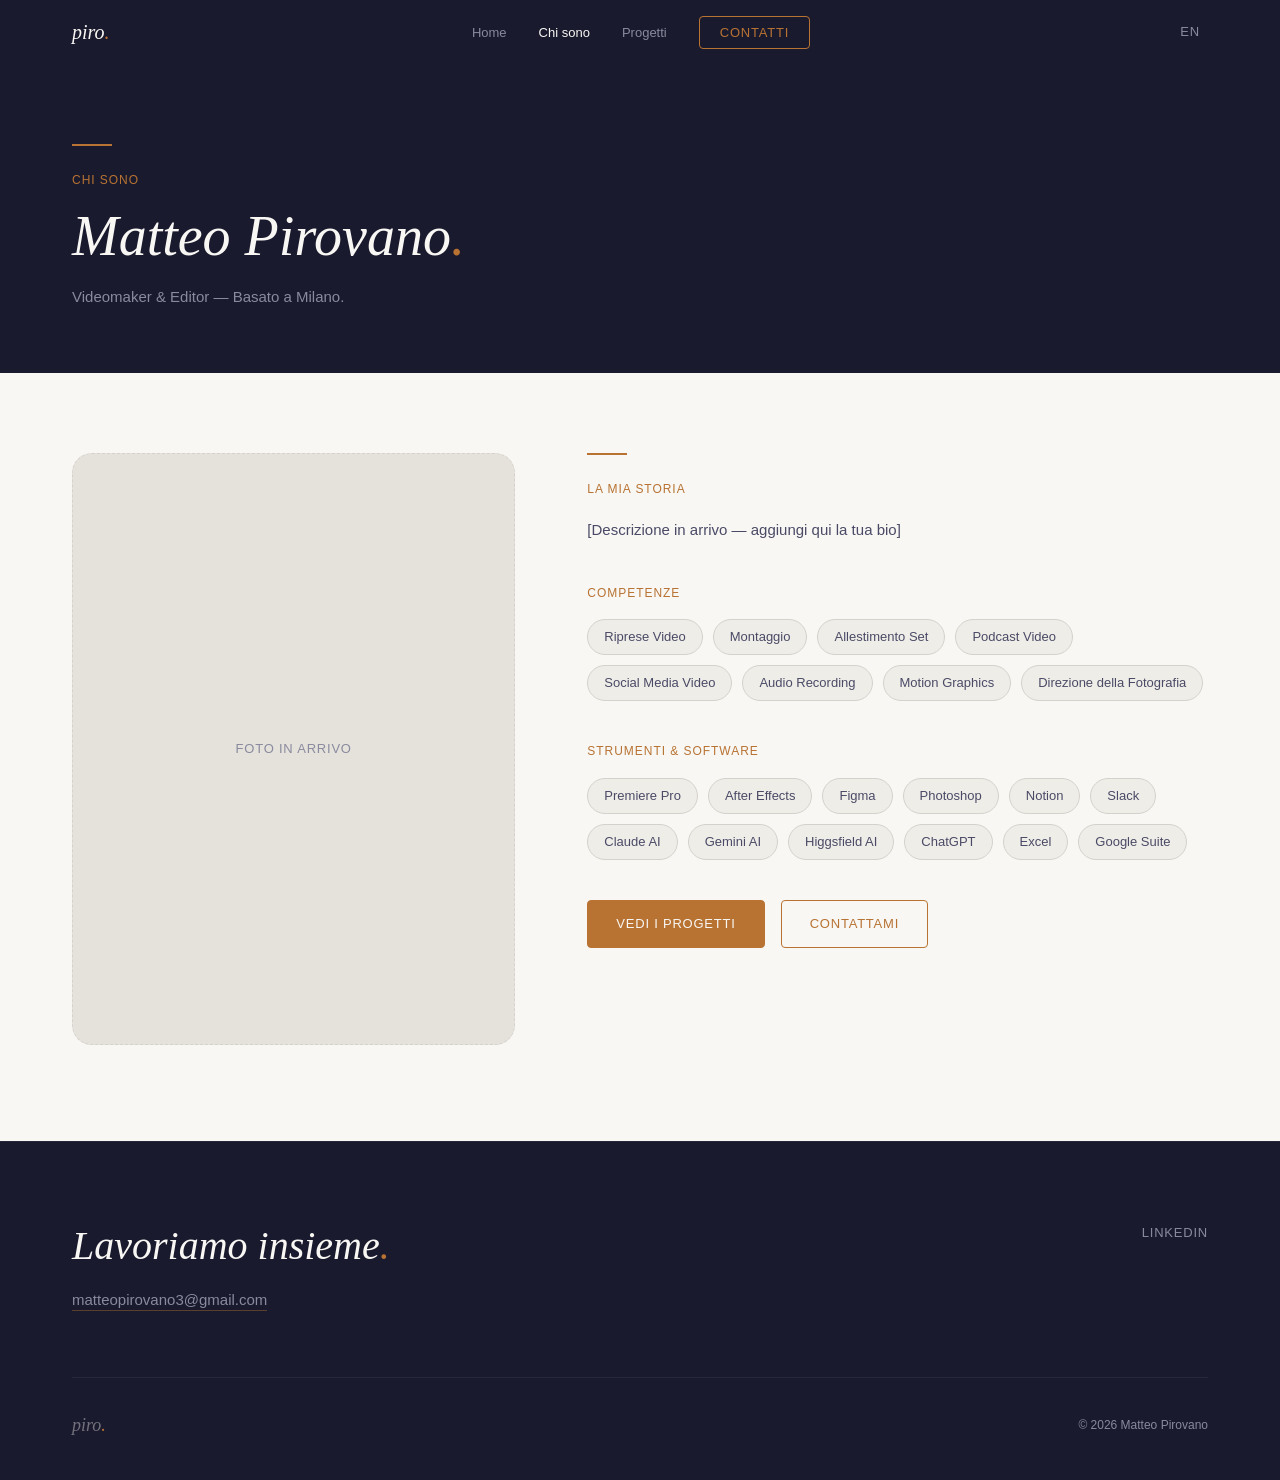
==== about.html @ 513296d0 "init repo" ====
<!DOCTYPE html>
<html lang="it">
<head>
  <meta charset="UTF-8">
  <meta name="viewport" content="width=device-width, initial-scale=1.0">
  <title>piro. — Chi sono</title>
  <meta name="description" content="Chi è Matteo Pirovano — video maker e editor basato a Milano.">
  <link rel="stylesheet" href="css/style.css">
</head>
<body>

  <!-- ── Navigation ── -->
  <nav class="nav" id="nav">
    <div class="nav__inner container">
      <a href="index.html" class="nav__logo">piro<span class="copper-dot">.</span></a>
      <ul class="nav__links" id="navLinks">
        <li><a href="index.html" class="nav__link"
          data-it="Home" data-en="Home">Home</a></li>
        <li><a href="about.html" class="nav__link"
          data-it="Chi sono" data-en="About">Chi sono</a></li>
        <li><a href="projects.html" class="nav__link"
          data-it="Progetti" data-en="Projects">Progetti</a></li>
        <li><a href="contacts.html" class="nav__link nav__cta"
          data-it="Contatti" data-en="Contact">Contatti</a></li>
      </ul>
      <div class="nav__right">
        <button class="lang-toggle" id="langToggle" aria-label="Cambia lingua">
          <span id="langLabel">EN</span>
        </button>
        <button class="nav__hamburger" id="hamburger" aria-label="Menu" aria-expanded="false">
          <span></span><span></span><span></span>
        </button>
      </div>
    </div>
  </nav>

  <!-- ── Page hero ── -->
  <section class="page-hero">
    <div class="container">
      <div class="section-divider"></div>
      <p class="overline"
        data-it="CHI SONO" data-en="ABOUT ME">CHI SONO</p>
      <h1 class="page-hero__title"
        data-it="Matteo Pirovano<span class=&quot;copper-dot&quot;>.</span>"
        data-en="Matteo Pirovano<span class=&quot;copper-dot&quot;>.">
        Matteo Pirovano<span class="copper-dot">.</span>
      </h1>
      <p class="page-hero__sub"
        data-it="Videomaker &amp; Editor — Basato a Milano."
        data-en="Videomaker &amp; Editor — Based in Milan.">
        Videomaker &amp; Editor — Basato a Milano.
      </p>
    </div>
  </section>

  <!-- ── About section ── -->
  <section class="about-section">
    <div class="container">

      <div class="about-grid">

        <!-- Photo -->
        <div class="about-photo fade-in">
          <div class="about-photo__placeholder">
            <!-- Sostituire con: <img src="img/foto-profilo.jpg" alt="Matteo Pirovano"> -->
            <span class="about-photo__label"
              data-it="Foto in arrivo" data-en="Photo coming soon">Foto in arrivo</span>
          </div>
        </div>

        <!-- Bio -->
        <div class="about-bio fade-in">
          <div class="section-divider"></div>
          <p class="overline"
            data-it="LA MIA STORIA" data-en="MY STORY">LA MIA STORIA</p>

          <div class="about-bio__text">
            <p data-it="[Descrizione in arrivo — aggiungi qui la tua bio]"
               data-en="[Description coming soon — add your bio here]">
              [Descrizione in arrivo — aggiungi qui la tua bio]
            </p>
          </div>

          <div class="about-skills fade-in">
            <p class="overline" style="margin-top: 40px;"
              data-it="COMPETENZE" data-en="SKILLS">COMPETENZE</p>
            <div class="skills-list">
              <span class="skill-tag" data-it="Riprese Video" data-en="Video Shooting">Riprese Video</span>
              <span class="skill-tag" data-it="Montaggio" data-en="Video Editing">Montaggio</span>
              <span class="skill-tag" data-it="Allestimento Set" data-en="Set Design">Allestimento Set</span>
              <span class="skill-tag" data-it="Podcast Video" data-en="Video Podcast">Podcast Video</span>
              <span class="skill-tag" data-it="Social Media Video" data-en="Social Media Video">Social Media Video</span>
              <span class="skill-tag" data-it="Audio Recording" data-en="Audio Recording">Audio Recording</span>
              <span class="skill-tag" data-it="Motion Graphics" data-en="Motion Graphics">Motion Graphics</span>
              <span class="skill-tag" data-it="Direzione della Fotografia" data-en="Cinematography">Direzione della Fotografia</span>
            </div>
          </div>

          <div class="about-skills fade-in">
            <p class="overline" style="margin-top: 40px;"
              data-it="STRUMENTI &amp; SOFTWARE" data-en="TOOLS &amp; SOFTWARE">STRUMENTI &amp; SOFTWARE</p>
            <div class="skills-list">
              <span class="skill-tag">Premiere Pro</span>
              <span class="skill-tag">After Effects</span>
              <span class="skill-tag">Figma</span>
              <span class="skill-tag">Photoshop</span>
              <span class="skill-tag">Notion</span>
              <span class="skill-tag">Slack</span>
              <span class="skill-tag">Claude AI</span>
              <span class="skill-tag">Gemini AI</span>
              <span class="skill-tag">Higgsfield AI</span>
              <span class="skill-tag">ChatGPT</span>
              <span class="skill-tag">Excel</span>
              <span class="skill-tag">Google Suite</span>
            </div>
          </div>

          <div class="about-cta fade-in">
            <a href="projects.html" class="btn btn--primary"
              data-it="Vedi i Progetti" data-en="View Projects">Vedi i Progetti</a>
            <a href="contacts.html" class="btn btn--secondary"
              data-it="Contattami" data-en="Get in touch">Contattami</a>
          </div>
        </div>

      </div>
    </div>
  </section>

  <!-- ── Footer ── -->
  <footer class="footer">
    <div class="container">
      <div class="footer__top">
        <div class="footer__left">
          <h2 class="footer__cta"
            data-it="Lavoriamo insieme<span class=&quot;copper-dot&quot;>.</span>"
            data-en="Let's work together<span class=&quot;copper-dot&quot;>.</span>">
            Lavoriamo insieme<span class="copper-dot">.</span>
          </h2>
          <a href="mailto:matteopirovano3@gmail.com" class="footer__email">matteopirovano3@gmail.com</a>
        </div>
        <div class="footer__right">
          <nav class="footer__socials" aria-label="Social links">
            <a href="https://www.linkedin.com/in/matteo-pirovano-8906a6246/" class="footer__social-link" target="_blank" rel="noopener">LinkedIn</a>
          </nav>
        </div>
      </div>
      <div class="footer__bottom">
        <a href="index.html" class="footer__logo">piro<span class="copper-dot">.</span></a>
        <p class="footer__copy"
          data-it="© 2026 Matteo Pirovano" data-en="© 2026 Matteo Pirovano">© 2026 Matteo Pirovano</p>
      </div>
    </div>
  </footer>

  <script src="js/data.js"></script>
  <script src="js/i18n.js"></script>
  <script src="js/main.js"></script>
</body>
</html>
---- css/style.css ----
/* ── Reset & base ───────────────────────────────────────────────── */
*, *::before, *::after { box-sizing: border-box; margin: 0; padding: 0; }

:root {
  --ink:        #1A1A2E;
  --ink-700:    #2A2A42;
  --ink-500:    #4A4A66;
  --ink-300:    #8A8A9E;
  --snow:       #F8F7F4;
  --snow-200:   #EFEDE8;
  --snow-300:   #E5E2DC;
  --snow-400:   #D5D2CC;
  --copper:     #B87333;
  --copper-300: #D4A06A;
  --copper-600: #9A5F2A;

  --serif: Georgia, 'Times New Roman', serif;
  --sans:  'Helvetica Neue', Helvetica, Arial, sans-serif;

  --nav-h:    64px;
  --max-w:    1200px;
  --radius-c: 12px;
  --radius-b: 4px;
  --trans:    all 0.2s ease;
  --trans-s:  all 0.3s ease;
}

html { font-size: 16px; scroll-behavior: smooth; }

body {
  font-family: var(--sans);
  background: var(--ink);
  color: var(--snow);
  line-height: 1.7;
  -webkit-font-smoothing: antialiased;
}

a { color: inherit; text-decoration: none; }
img { display: block; max-width: 100%; }
ul { list-style: none; }
button { cursor: pointer; border: none; background: none; font: inherit; }

/* ── Layout ─────────────────────────────────────────────────────── */
.container {
  width: 100%;
  max-width: var(--max-w);
  margin: 0 auto;
  padding: 0 32px;
}

@media (max-width: 600px) {
  .container { padding: 0 20px; }
}

/* ── Typography ─────────────────────────────────────────────────── */
.overline {
  font-family: var(--sans);
  font-size: 12px;
  font-weight: 400;
  text-transform: uppercase;
  letter-spacing: 0.08em;
  color: var(--copper);
  display: block;
  margin-bottom: 16px;
}

h1, h2, h3 { font-family: var(--serif); font-style: italic; font-weight: normal; }

.copper-dot { color: var(--copper); }

/* ── Section divider ────────────────────────────────────────────── */
.section-divider {
  display: flex;
  align-items: center;
  gap: 0;
  margin-bottom: 24px;
}
.section-divider::before {
  content: '';
  display: block;
  width: 40px;
  height: 2px;
  background: var(--copper);
  margin-right: 0;
}

/* ── Navigation ─────────────────────────────────────────────────── */
.nav {
  position: fixed;
  top: 0; left: 0; right: 0;
  z-index: 100;
  height: var(--nav-h);
  background: var(--ink);
  transition: var(--trans);
}

.nav--scrolled {
  background: rgba(26, 26, 46, 0.88);
  backdrop-filter: blur(12px);
  -webkit-backdrop-filter: blur(12px);
  border-bottom: 1px solid rgba(248,247,244,0.06);
}

.nav__inner {
  height: 100%;
  display: flex;
  align-items: center;
  justify-content: space-between;
}

.nav__logo {
  font-family: var(--serif);
  font-style: italic;
  font-size: 20px;
  color: var(--snow);
  flex-shrink: 0;
}

.nav__links {
  display: flex;
  align-items: center;
  gap: 32px;
}

.nav__link {
  font-family: var(--sans);
  font-size: 13px;
  font-weight: 300;
  color: var(--ink-300);
  transition: var(--trans);
  white-space: nowrap;
}
.nav__link:hover,
.nav__link--active { color: var(--snow); font-weight: 400; }

.nav__cta {
  padding: 8px 20px;
  border: 1px solid var(--copper);
  border-radius: var(--radius-b);
  color: var(--copper) !important;
  font-weight: 400 !important;
  font-size: 13px;
  text-transform: uppercase;
  letter-spacing: 0.06em;
  transition: var(--trans);
}
.nav__cta:hover { background: var(--copper); color: var(--snow) !important; }

.nav__right {
  display: flex;
  align-items: center;
  gap: 16px;
}

.lang-toggle {
  font-family: var(--sans);
  font-size: 13px;
  font-weight: 400;
  color: var(--ink-300);
  text-transform: uppercase;
  letter-spacing: 0.06em;
  padding: 4px 8px;
  border-radius: var(--radius-b);
  transition: var(--trans);
}
.lang-toggle:hover { color: var(--snow); }

/* Hamburger */
.nav__hamburger {
  display: none;
  flex-direction: column;
  justify-content: space-between;
  width: 24px;
  height: 16px;
  padding: 0;
}
.nav__hamburger span {
  display: block;
  width: 100%;
  height: 1.5px;
  background: var(--snow);
  transition: var(--trans);
  transform-origin: center;
}
.nav__hamburger--open span:nth-child(1) { transform: translateY(7px) rotate(45deg); }
.nav__hamburger--open span:nth-child(2) { opacity: 0; }
.nav__hamburger--open span:nth-child(3) { transform: translateY(-7px) rotate(-45deg); }

@media (max-width: 768px) {
  .nav__hamburger { display: flex; }
  .nav__links {
    position: fixed;
    top: var(--nav-h); right: 0;
    width: 260px;
    height: calc(100vh - var(--nav-h));
    background: var(--ink-700);
    flex-direction: column;
    align-items: flex-start;
    padding: 40px 32px;
    gap: 28px;
    transform: translateX(100%);
    transition: transform 0.3s ease;
    border-left: 1px solid rgba(248,247,244,0.08);
  }
  .nav__links--open { transform: translateX(0); }
  .nav__link { font-size: 16px; }
}

/* ── Hero ───────────────────────────────────────────────────────── */
.hero {
  padding: calc(var(--nav-h) + 80px) 0 80px;
  background: var(--ink);
  min-height: 100vh;
  display: flex;
  align-items: center;
}

.hero__title {
  font-size: clamp(40px, 6vw, 72px);
  line-height: 1.08;
  color: var(--snow);
  margin-bottom: 24px;
  max-width: 780px;
}

.hero__sub {
  font-family: var(--sans);
  font-size: 16px;
  line-height: 1.7;
  color: var(--ink-300);
  max-width: 480px;
  margin-bottom: 40px;
}

.hero__cta {
  display: flex;
  gap: 16px;
  flex-wrap: wrap;
}

/* ── Buttons ────────────────────────────────────────────────────── */
.btn {
  display: inline-block;
  padding: 12px 28px;
  font-family: var(--sans);
  font-size: 13px;
  font-weight: 400;
  text-transform: uppercase;
  letter-spacing: 0.06em;
  border-radius: var(--radius-b);
  transition: var(--trans);
  border: 1px solid transparent;
  white-space: nowrap;
}

/* Primary on dark bg */
.btn--primary {
  background: var(--copper);
  color: var(--snow);
  border-color: var(--copper);
}
.btn--primary:hover { opacity: 0.85; transform: translateY(-1px); }
.btn--primary:active { opacity: 1; transform: scale(0.98); }

/* Secondary on dark bg */
.btn--secondary {
  background: transparent;
  color: var(--copper);
  border-color: var(--copper);
}
.btn--secondary:hover { opacity: 0.85; transform: translateY(-1px); }

/* Secondary on light bg */
.btn--secondary--dark {
  display: inline-block;
  padding: 12px 28px;
  font-family: var(--sans);
  font-size: 13px;
  font-weight: 400;
  text-transform: uppercase;
  letter-spacing: 0.06em;
  border-radius: var(--radius-b);
  transition: var(--trans);
  background: transparent;
  color: var(--ink);
  border: 1px solid var(--ink);
}
.btn--secondary--dark:hover { background: var(--ink); color: var(--snow); transform: translateY(-1px); }

/* Primary on light bg */
.btn--primary--dark {
  display: inline-block;
  padding: 12px 28px;
  font-family: var(--sans);
  font-size: 13px;
  font-weight: 400;
  text-transform: uppercase;
  letter-spacing: 0.06em;
  border-radius: var(--radius-b);
  transition: var(--trans);
  background: var(--ink);
  color: var(--snow);
  border: 1px solid var(--ink);
}
.btn--primary--dark:hover { opacity: 0.85; transform: translateY(-1px); }

/* ── Reel section ───────────────────────────────────────────────── */
.reel {
  background: var(--ink);
  padding: 0 0 96px;
}

.reel__wrapper { max-width: 900px; margin: 0 auto; }

.video-placeholder {
  position: relative;
  width: 100%;
  aspect-ratio: 16/9;
  background: var(--ink-700);
  border-radius: var(--radius-c);
  overflow: hidden;
  border: 1px solid rgba(184, 115, 51, 0.2);
}

.video-placeholder::before {
  content: '';
  position: absolute;
  inset: 0;
  background: radial-gradient(ellipse at center, rgba(184,115,51,0.07) 0%, transparent 70%);
}

.video-placeholder__overlay {
  position: absolute;
  inset: 0;
  display: flex;
  flex-direction: column;
  align-items: center;
  justify-content: center;
  gap: 20px;
}

.play-btn {
  width: 72px;
  height: 72px;
  border-radius: 50%;
  background: rgba(184,115,51,0.15);
  border: 2px solid var(--copper);
  display: flex;
  align-items: center;
  justify-content: center;
  color: var(--copper);
  font-size: 24px;
  transition: var(--trans);
  padding-left: 4px;
}
.play-btn:hover { background: var(--copper); color: var(--snow); transform: scale(1.08); }

.play-btn svg { width: 24px; height: 24px; }

.video-placeholder__label {
  font-family: var(--sans);
  font-size: 12px;
  text-transform: uppercase;
  letter-spacing: 0.12em;
  color: var(--ink-300);
}

/* ── Featured / Section light ───────────────────────────────────── */
.section--light {
  background: var(--snow);
  color: var(--ink);
  padding: 96px 0;
}

.section--dark {
  background: var(--ink);
  padding: 96px 0;
}

.section-header { margin-bottom: 56px; }

.section-header .section-divider::before { background: var(--copper); }

.section-title {
  font-size: clamp(28px, 4vw, 40px);
  line-height: 1.15;
  color: var(--ink);
  margin-top: 8px;
}

.section-title--light { color: var(--snow); }

.section-footer {
  margin-top: 56px;
  text-align: center;
}

/* ── Cards grid ─────────────────────────────────────────────────── */
.cards-grid {
  display: grid;
  grid-template-columns: repeat(auto-fill, minmax(280px, 1fr));
  gap: 28px;
}

/* ── Card ───────────────────────────────────────────────────────── */
.card {
  border-radius: var(--radius-c);
  overflow: hidden;
  background: var(--snow-200);
  border: 1px solid var(--snow-300);
  transition: var(--trans-s);
}

.section--dark .card,
.projects-section .card {
  background: var(--ink-700);
  border-color: rgba(248,247,244,0.08);
}

.card:hover {
  transform: translateY(-4px);
  box-shadow: 0 12px 40px rgba(0, 0, 0, 0.18);
}

.card__link { display: block; height: 100%; }

.card__image {
  width: 100%;
  aspect-ratio: 16/9;
  overflow: hidden;
  background: var(--ink-700);
}

.card__image img {
  width: 100%;
  height: 100%;
  object-fit: contain;
  display: block;
  transition: transform 0.4s ease;
}

.card:hover .card__image img { transform: scale(1.03); }

.card__image-inner {
  width: 100%;
  height: 100%;
  background: var(--ink-500);
  display: flex;
  align-items: center;
  justify-content: center;
  position: relative;
}

.card__play {
  font-size: 28px;
  color: rgba(184,115,51,0.6);
  transition: var(--trans);
}
.card:hover .card__play { color: var(--copper); transform: scale(1.15); }

.card__play--lg { font-size: 48px; }

.card__content { padding: 20px; }

.card__category {
  margin-bottom: 8px;
  font-size: 11px;
  color: var(--copper);
}

.card__title {
  font-family: var(--serif);
  font-style: italic;
  font-size: 20px;
  line-height: 1.25;
  color: var(--ink);
  margin-bottom: 10px;
}

/* Dark bg cards (projects page + dark sections) */
.section--dark .card__title,
.projects-section .card__title { color: var(--snow); }

.card__desc {
  font-family: var(--sans);
  font-size: 13px;
  line-height: 1.6;
  color: var(--ink-300);
  margin-bottom: 16px;
}

.section--dark .card__desc { color: rgba(248,247,244,0.55); }

.card__cta-text {
  font-family: var(--sans);
  font-size: 12px;
  text-transform: uppercase;
  letter-spacing: 0.06em;
  color: var(--copper);
}

/* ── Page hero (for inner pages) ────────────────────────────────── */
.page-hero {
  padding: calc(var(--nav-h) + 80px) 0 64px;
  background: var(--ink);
}

.page-hero__title {
  font-size: clamp(32px, 5vw, 56px);
  line-height: 1.1;
  color: var(--snow);
  max-width: 600px;
}

.page-hero__sub {
  font-family: var(--sans);
  font-size: 15px;
  color: var(--ink-300);
  margin-top: 16px;
  max-width: 480px;
}

/* ── Projects page ──────────────────────────────────────────────── */
.projects-section {
  background: var(--ink);
  padding: 64px 0 96px;
}

.filter-bar {
  display: flex;
  flex-wrap: wrap;
  gap: 10px;
  margin-bottom: 48px;
}

.filter-pill {
  font-family: var(--sans);
  font-size: 13px;
  padding: 6px 18px;
  border-radius: 999px;
  border: 1px solid rgba(248,247,244,0.2);
  color: var(--ink-300);
  cursor: pointer;
  transition: var(--trans);
  background: transparent;
}
.filter-pill:hover { border-color: var(--copper); color: var(--copper); }
.filter-pill.active {
  background: var(--copper);
  border-color: var(--copper);
  color: var(--snow);
}

.no-results {
  font-family: var(--sans);
  font-size: 15px;
  color: var(--ink-300);
  grid-column: 1/-1;
  padding: 40px 0;
}

/* ── Project detail ─────────────────────────────────────────────── */
.detail__hero {
  background: var(--ink);
  padding-top: var(--nav-h);
}

.detail__video-wrap {
  max-width: 960px;
  margin: 0 auto;
  padding: 40px 32px 0;
}

.detail__video-placeholder {
  width: 100%;
  aspect-ratio: 16/9;
  background: var(--ink-700);
  border-radius: 24px;
  border: 1px solid rgba(184,115,51,0.2);
  display: flex;
  flex-direction: column;
  align-items: center;
  justify-content: center;
  gap: 16px;
  position: relative;
  overflow: hidden;
}
.detail__video-placeholder::before {
  content: '';
  position: absolute;
  inset: 0;
  background: radial-gradient(ellipse at center, rgba(184,115,51,0.07) 0%, transparent 70%);
}

/* YouTube embed */
.detail__embed-wrap {
  width: 100%;
  aspect-ratio: 16/9;
  border-radius: 24px;
  overflow: hidden;
  position: relative;
  background: #000;
}
.detail__embed-wrap iframe {
  position: absolute;
  top: 0; left: 0;
  width: 100%; height: 100%;
  border: 0;
  display: block;
}

/* ── Dual social banners (vertical format) ───────────────────── */
.detail__dual-banner {
  display: grid;
  grid-template-columns: 1fr 1fr;
  gap: 16px;
  width: 100%;
  max-width: 600px;
  margin: 0 auto;
}

.detail__banner {
  display: block;
  aspect-ratio: 9/16;
  border-radius: 24px;
  overflow: hidden;
  position: relative;
  transition: var(--trans);
  text-decoration: none;
}
.detail__banner:hover { transform: translateY(-4px); box-shadow: 0 16px 40px rgba(0,0,0,0.35); }

/* LinkedIn — brand blue */
.detail__banner--li {
  background: linear-gradient(160deg, #0A66C2 0%, #004182 100%);
}

/* Instagram — brand gradient */
.detail__banner--ig {
  background: linear-gradient(160deg, #405DE6 0%, #833AB4 35%, #C13584 60%, #F77737 100%);
}

.detail__banner-inner {
  position: absolute;
  inset: 0;
  display: flex;
  flex-direction: column;
  align-items: center;
  justify-content: center;
  gap: 12px;
  padding: 24px;
  background: rgba(0,0,0,0.18);
}

.detail__banner-icon {
  width: 48px;
  height: 48px;
  flex-shrink: 0;
}

.detail__banner-platform {
  font-family: var(--sans);
  font-size: 11px;
  text-transform: uppercase;
  letter-spacing: 0.1em;
  color: rgba(255,255,255,0.6);
}

.detail__banner-handle {
  font-family: var(--sans);
  font-size: 18px;
  font-weight: 300;
  color: #fff;
  text-align: center;
}

.detail__banner-cta {
  font-family: var(--sans);
  font-size: 12px;
  text-transform: uppercase;
  letter-spacing: 0.08em;
  color: rgba(255,255,255,0.75);
  border: 1px solid rgba(255,255,255,0.35);
  padding: 7px 16px;
  border-radius: 999px;
  transition: var(--trans);
}
.detail__banner:hover .detail__banner-cta {
  background: rgba(255,255,255,0.15);
  color: #fff;
}

@media (max-width: 480px) {
  .detail__dual-banner { max-width: 100%; gap: 12px; }
}

/* Instagram preview */
.detail__ig-preview {
  display: block;
  width: 100%;
  aspect-ratio: 16/9;
  border-radius: 24px;
  overflow: hidden;
  background: linear-gradient(135deg, #405DE6 0%, #833AB4 30%, #C13584 55%, #E1306C 75%, #F77737 100%);
  position: relative;
  transition: var(--trans);
}
.detail__ig-preview:hover { opacity: 0.92; transform: scale(1.005); }

.detail__ig-inner {
  position: absolute;
  inset: 0;
  display: flex;
  flex-direction: column;
  align-items: center;
  justify-content: center;
  gap: 16px;
  background: rgba(0,0,0,0.22);
}

.detail__ig-icon {
  width: 56px;
  height: 56px;
}

.detail__ig-handle {
  font-family: var(--sans);
  font-size: 20px;
  font-weight: 300;
  color: #fff;
  letter-spacing: 0.02em;
}

.detail__ig-cta {
  font-family: var(--sans);
  font-size: 13px;
  text-transform: uppercase;
  letter-spacing: 0.08em;
  color: rgba(255,255,255,0.75);
  border: 1px solid rgba(255,255,255,0.4);
  padding: 8px 20px;
  border-radius: 999px;
  transition: var(--trans);
}
.detail__ig-preview:hover .detail__ig-cta {
  background: rgba(255,255,255,0.15);
  color: #fff;
}

.detail__video-label {
  font-family: var(--sans);
  font-size: 12px;
  text-transform: uppercase;
  letter-spacing: 0.12em;
  color: var(--ink-300);
  position: relative;
}

.detail__body {
  background: var(--snow);
  color: var(--ink);
  padding-top: 64px;
  padding-bottom: 96px;
  border-radius: 24px;
  margin: 24px 32px 48px;
}

@media (max-width: 600px) {
  .detail__body { margin: 16px 12px 32px; border-radius: 16px; }
}

.detail__back {
  display: inline-block;
  font-family: var(--sans);
  font-size: 13px;
  text-transform: uppercase;
  letter-spacing: 0.06em;
  color: var(--copper);
  margin-bottom: 40px;
  transition: var(--trans);
}
.detail__back:hover { opacity: 0.7; }

.detail__meta { margin-bottom: 48px; }

.detail__cat { color: var(--copper); }

.detail__title {
  font-size: clamp(32px, 5vw, 52px);
  line-height: 1.1;
  color: var(--ink);
  margin-bottom: 12px;
}

.detail__client-name {
  font-family: var(--sans);
  font-size: 14px;
  color: var(--ink-300);
}

.detail__grid {
  display: grid;
  grid-template-columns: 1fr 1fr;
  gap: 48px 56px;
}

@media (max-width: 768px) { .detail__grid { grid-template-columns: 1fr; } }

.detail__section {}

.detail__section--full { grid-column: 1/-1; }

.detail__section-title {
  font-family: var(--serif);
  font-style: italic;
  font-size: 22px;
  color: var(--ink);
  margin-bottom: 16px;
}

.detail__text {
  font-family: var(--sans);
  font-size: 15px;
  line-height: 1.7;
  color: var(--ink-500);
}

.detail__text--featured {
  font-size: 16px;
  color: var(--ink);
  border-left: 2px solid var(--copper);
  padding-left: 24px;
}

.detail-error {
  font-family: var(--sans);
  font-size: 16px;
  color: var(--ink-300);
  padding: 80px 0;
}

/* ── Contacts page ──────────────────────────────────────────────── */
.contacts-section {
  background: var(--snow);
  padding: 80px 0 96px;
}

.contacts-grid {
  display: grid;
  grid-template-columns: 1fr 1fr;
  gap: 64px;
  margin-top: 64px;
}

@media (max-width: 768px) { .contacts-grid { grid-template-columns: 1fr; gap: 48px; } }

.contacts-block__label {
  font-family: var(--sans);
  font-size: 12px;
  text-transform: uppercase;
  letter-spacing: 0.08em;
  color: var(--copper);
  margin-bottom: 16px;
}

.contacts-block__title {
  font-family: var(--serif);
  font-style: italic;
  font-size: 22px;
  color: var(--ink);
  margin-bottom: 24px;
}

.contacts-block__email {
  font-family: var(--sans);
  font-size: 20px;
  font-weight: 300;
  color: var(--ink);
  display: inline-block;
  border-bottom: 1px solid var(--copper);
  padding-bottom: 4px;
  transition: var(--trans);
}
.contacts-block__email:hover { color: var(--copper); }

.social-list {
  display: flex;
  flex-direction: column;
  gap: 16px;
}

.social-item {
  display: flex;
  align-items: center;
  gap: 16px;
  padding: 16px 20px;
  border: 1px solid var(--snow-300);
  border-radius: var(--radius-b);
  transition: var(--trans);
}
.social-item:hover { border-color: var(--copper); transform: translateX(4px); }

.social-item__name {
  font-family: var(--sans);
  font-size: 15px;
  color: var(--ink);
  font-weight: 400;
}

.social-item__handle {
  font-family: var(--sans);
  font-size: 13px;
  color: var(--ink-300);
  margin-left: auto;
}

.social-item__icon {
  width: 36px;
  height: 36px;
  background: var(--snow-300);
  border-radius: 8px;
  display: flex;
  align-items: center;
  justify-content: center;
  font-size: 16px;
  flex-shrink: 0;
}

.cv-block {
  margin-top: 40px;
  padding: 32px;
  background: var(--snow-200);
  border-radius: var(--radius-c);
  border: 1px solid var(--snow-300);
  display: flex;
  align-items: center;
  justify-content: space-between;
  gap: 24px;
  flex-wrap: wrap;
}

.cv-block__text { }

.cv-block__title {
  font-family: var(--serif);
  font-style: italic;
  font-size: 20px;
  color: var(--ink);
  margin-bottom: 6px;
}

.cv-block__sub {
  font-family: var(--sans);
  font-size: 13px;
  color: var(--ink-300);
}

/* ── About page ─────────────────────────────────────────────────── */
.about-section {
  background: var(--snow);
  padding: 80px 0 96px;
}

.about-grid {
  display: grid;
  grid-template-columns: 1fr 1.4fr;
  gap: 72px;
  align-items: start;
}

@media (max-width: 900px) {
  .about-grid { grid-template-columns: 1fr; gap: 48px; }
}

/* Photo */
.about-photo__placeholder {
  width: 100%;
  aspect-ratio: 3/4;
  background: var(--snow-300);
  border-radius: 20px;
  display: flex;
  align-items: center;
  justify-content: center;
  border: 1px dashed var(--snow-400);
}

.about-photo__placeholder img {
  width: 100%;
  height: 100%;
  object-fit: cover;
  border-radius: 20px;
  display: block;
}

.about-photo__label {
  font-family: var(--sans);
  font-size: 13px;
  color: var(--ink-300);
  text-transform: uppercase;
  letter-spacing: 0.06em;
}

/* Bio */
.about-bio .section-divider::before { background: var(--copper); }

.about-bio__text {
  margin-top: 8px;
  margin-bottom: 8px;
}

.about-bio__text p {
  font-family: var(--sans);
  font-size: 15px;
  line-height: 1.8;
  color: var(--ink-500);
  margin-bottom: 20px;
}

.about-bio__text p:last-child { margin-bottom: 0; }

/* Skills */
.skills-list {
  display: flex;
  flex-wrap: wrap;
  gap: 10px;
  margin-bottom: 40px;
}

.skill-tag {
  font-family: var(--sans);
  font-size: 13px;
  padding: 6px 16px;
  border-radius: 999px;
  border: 1px solid var(--snow-400);
  color: var(--ink-500);
  background: var(--snow-200);
}

/* CTA row */
.about-cta {
  display: flex;
  gap: 16px;
  flex-wrap: wrap;
  margin-top: 40px;
}

/* ── Footer ─────────────────────────────────────────────────────── */
.footer {
  background: var(--ink);
  padding: 80px 0 40px;
  border-top: 1px solid rgba(248,247,244,0.06);
}

.footer__top {
  display: flex;
  justify-content: space-between;
  align-items: flex-start;
  gap: 48px;
  margin-bottom: 64px;
  flex-wrap: wrap;
}

.footer__cta {
  font-family: var(--serif);
  font-style: italic;
  font-size: clamp(28px, 3.5vw, 40px);
  color: var(--snow);
  margin-bottom: 16px;
  line-height: 1.2;
}

.footer__email {
  font-family: var(--sans);
  font-size: 15px;
  color: var(--ink-300);
  border-bottom: 1px solid rgba(184,115,51,0.4);
  padding-bottom: 2px;
  transition: var(--trans);
}
.footer__email:hover { color: var(--copper); }

.footer__socials {
  display: flex;
  flex-direction: column;
  gap: 12px;
  align-items: flex-end;
}

@media (max-width: 600px) {
  .footer__socials { align-items: flex-start; }
}

.footer__social-link {
  font-family: var(--sans);
  font-size: 13px;
  font-weight: 300;
  color: var(--ink-300);
  transition: var(--trans);
  text-transform: uppercase;
  letter-spacing: 0.06em;
}
.footer__social-link:hover { color: var(--snow); }

.footer__bottom {
  display: flex;
  justify-content: space-between;
  align-items: center;
  border-top: 1px solid rgba(248,247,244,0.06);
  padding-top: 32px;
}

.footer__logo {
  font-family: var(--serif);
  font-style: italic;
  font-size: 18px;
  color: rgba(248,247,244,0.4);
}

.footer__copy {
  font-family: var(--sans);
  font-size: 12px;
  color: var(--ink-300);
}

/* ── Animations ─────────────────────────────────────────────────── */
.fade-in {
  opacity: 0;
  transform: translateY(20px);
  transition: opacity 0.6s ease, transform 0.6s ease;
}
.fade-in.visible {
  opacity: 1;
  transform: translateY(0);
}
/* Stagger for grid children */
.cards-grid .fade-in:nth-child(2) { transition-delay: 0.1s; }
.cards-grid .fade-in:nth-child(3) { transition-delay: 0.2s; }
.cards-grid .fade-in:nth-child(4) { transition-delay: 0.3s; }
.cards-grid .fade-in:nth-child(5) { transition-delay: 0.1s; }
.cards-grid .fade-in:nth-child(6) { transition-delay: 0.2s; }

/* ── Responsive tweaks ──────────────────────────────────────────── */
@media (max-width: 768px) {
  .hero { min-height: auto; padding: calc(var(--nav-h) + 60px) 0 60px; }
  .hero__cta { flex-direction: column; align-items: flex-start; }
  .footer__top { flex-direction: column; }
  .footer__socials { align-items: flex-start; flex-direction: row; gap: 24px; }
  .cards-grid { grid-template-columns: 1fr; }
}

@media (max-width: 480px) {
  .detail__video-wrap { padding: 24px 20px 0; }
}
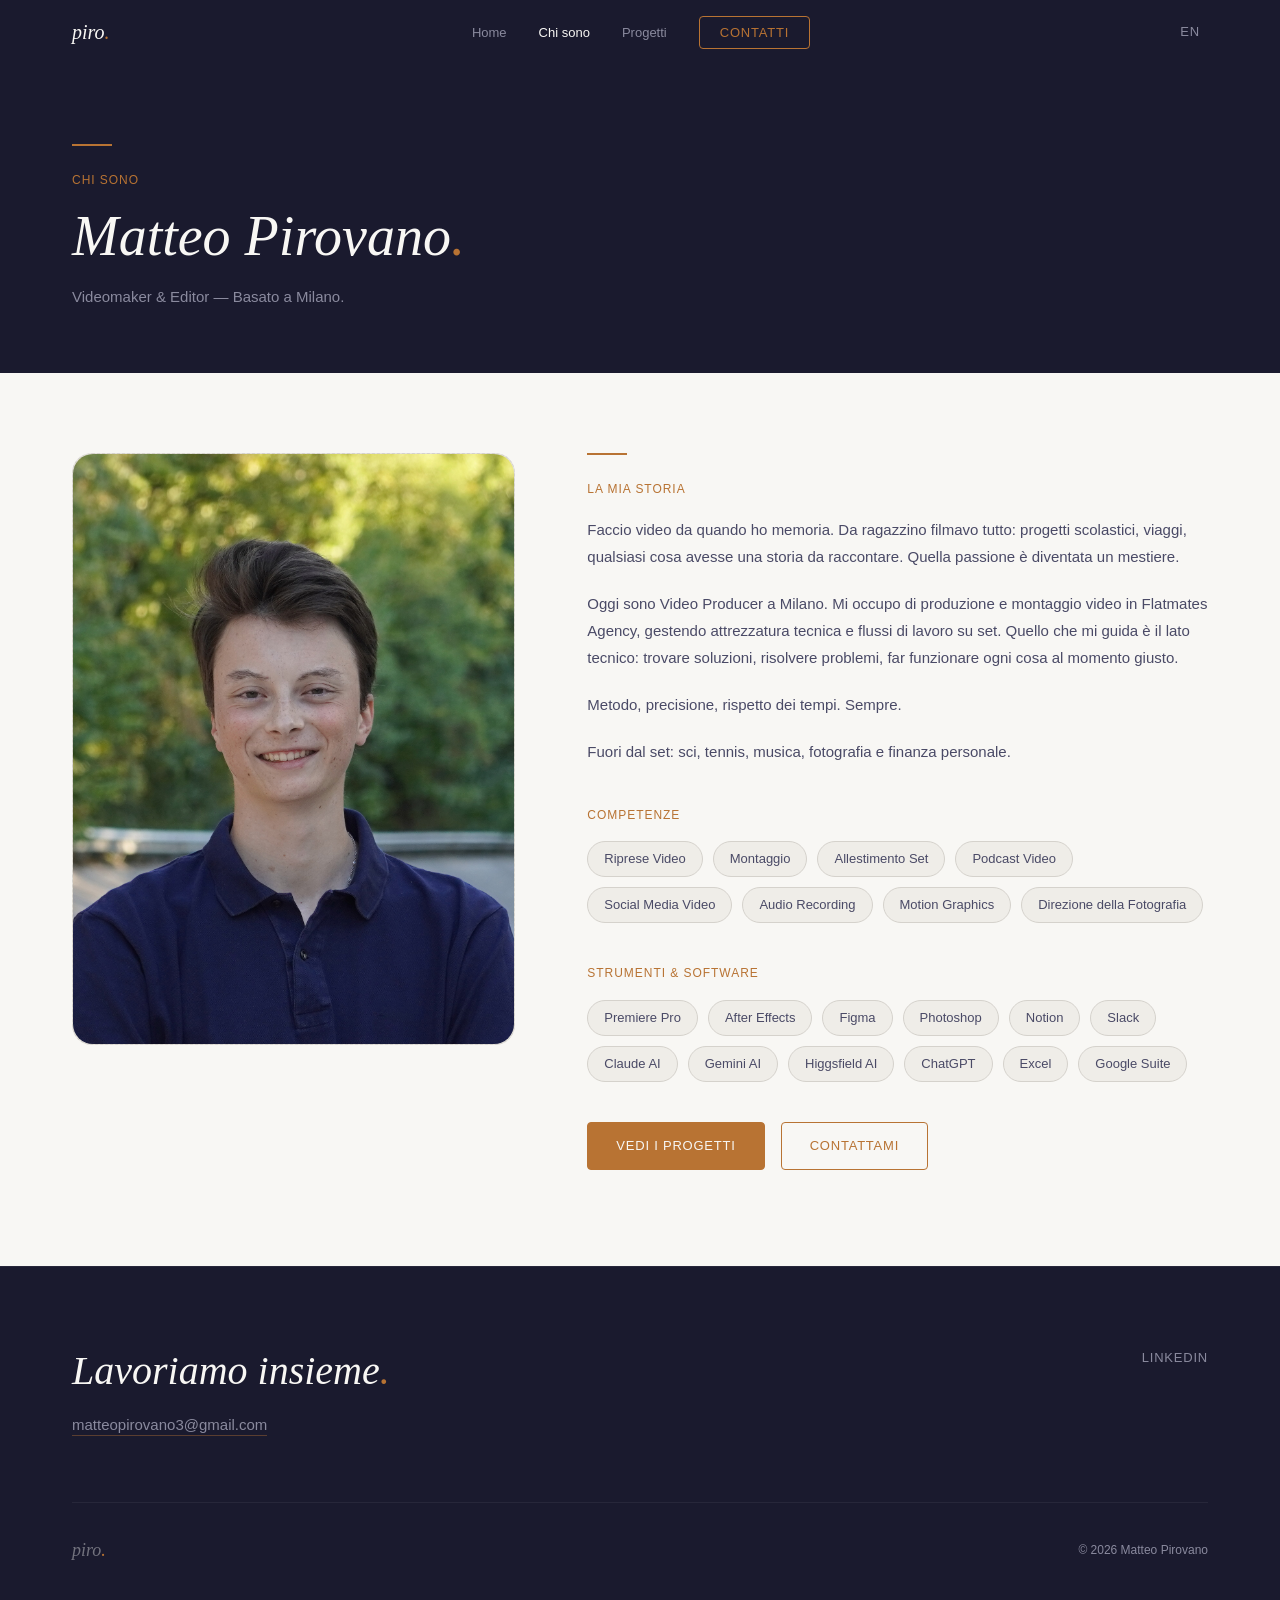
==== commit 04a7d3e8: "nuovi aggiornamenti" ====
--- a/about.html
+++ b/about.html
@@ -62,9 +62,7 @@
         <!-- Photo -->
         <div class="about-photo fade-in">
           <div class="about-photo__placeholder">
-            <!-- Sostituire con: <img src="img/foto-profilo.jpg" alt="Matteo Pirovano"> -->
-            <span class="about-photo__label"
-              data-it="Foto in arrivo" data-en="Photo coming soon">Foto in arrivo</span>
+            <img src="img/profile.jpg" alt="Matteo Pirovano">
           </div>
         </div>
 
@@ -75,9 +73,21 @@
             data-it="LA MIA STORIA" data-en="MY STORY">LA MIA STORIA</p>
 
           <div class="about-bio__text">
-            <p data-it="[Descrizione in arrivo — aggiungi qui la tua bio]"
-               data-en="[Description coming soon — add your bio here]">
-              [Descrizione in arrivo — aggiungi qui la tua bio]
+            <p data-it="Faccio video da quando ho memoria. Da ragazzino filmavo tutto: progetti scolastici, viaggi, qualsiasi cosa avesse una storia da raccontare. Quella passione è diventata un mestiere."
+               data-en="I've been making videos for as long as I can remember. As a kid I filmed everything: school projects, trips, anything that had a story worth telling. That passion became a profession.">
+              Faccio video da quando ho memoria. Da ragazzino filmavo tutto: progetti scolastici, viaggi, qualsiasi cosa avesse una storia da raccontare. Quella passione è diventata un mestiere.
+            </p>
+            <p data-it="Oggi sono Video Producer a Milano. Mi occupo di produzione e montaggio video in Flatmates Agency, gestendo attrezzatura tecnica e flussi di lavoro su set. Quello che mi guida è il lato tecnico: trovare soluzioni, risolvere problemi, far funzionare ogni cosa al momento giusto."
+               data-en="Today I'm a Video Producer based in Milan. I handle video production and editing at Flatmates Agency, managing technical equipment and on-set workflows. What drives me is the technical side: finding solutions, solving problems, making everything work at exactly the right moment.">
+              Oggi sono Video Producer a Milano. Mi occupo di produzione e montaggio video in Flatmates Agency, gestendo attrezzatura tecnica e flussi di lavoro su set. Quello che mi guida è il lato tecnico: trovare soluzioni, risolvere problemi, far funzionare ogni cosa al momento giusto.
+            </p>
+            <p data-it="Metodo, precisione, rispetto dei tempi. Sempre."
+               data-en="Method, precision, respect for deadlines. Always.">
+              Metodo, precisione, rispetto dei tempi. Sempre.
+            </p>
+            <p data-it="Fuori dal set: sci, tennis, musica, fotografia e finanza personale."
+               data-en="Off set: skiing, tennis, music, photography and personal finance.">
+              Fuori dal set: sci, tennis, musica, fotografia e finanza personale.
             </p>
           </div>
 
--- a/css/style.css
+++ b/css/style.css
@@ -460,6 +460,7 @@
 
 .card__play--lg { font-size: 48px; }
 
+
 .card__content { padding: 20px; }
 
 .card__category {
